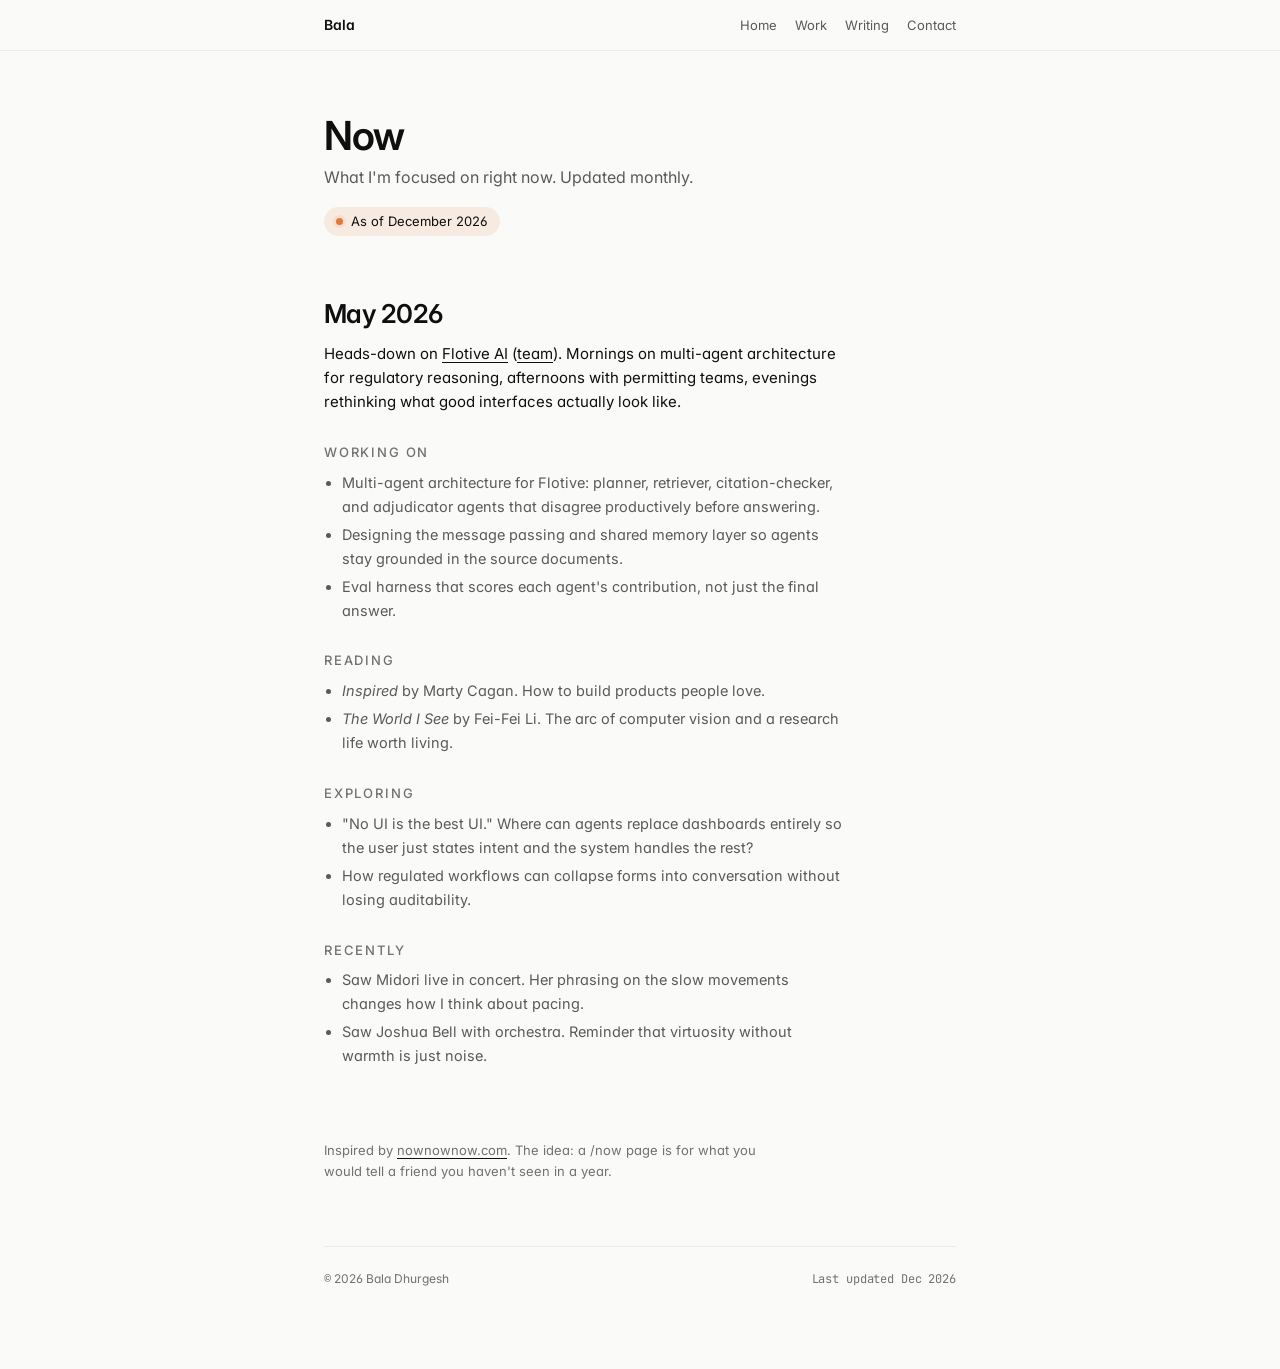
==== now.html @ 41c6d53c "Redesign portfolio site with updated layout and styles. Add now page and Open Graph assets for socia" ====
<!doctype html>
<html lang="en">
<head>
  <meta charset="utf-8" />
  <meta name="viewport" content="width=device-width,initial-scale=1" />
  <title>Now / Bala Dhurgesh</title>

  <meta name="description" content="What Bala Dhurgesh is currently focused on. Updated monthly." />
  <meta property="og:title" content="Now / Bala Dhurgesh" />
  <meta property="og:description" content="What Bala Dhurgesh is currently focused on. Updated monthly." />
  <meta property="og:type" content="article" />
  <meta property="og:url" content="https://baladhurgesh.github.io/now.html" />
  <meta property="og:image" content="https://baladhurgesh.github.io/og.png" />
  <meta name="theme-color" content="#fafafa" media="(prefers-color-scheme: light)" />
  <meta name="theme-color" content="#0c0c0c" media="(prefers-color-scheme: dark)" />

  <link rel="canonical" href="https://baladhurgesh.github.io/now.html" />
  <link rel="icon" type="image/svg+xml" href="data:image/svg+xml,%3Csvg xmlns='http://www.w3.org/2000/svg' viewBox='0 0 64 64'%3E%3Crect width='64' height='64' rx='14' fill='%23e07a3c'/%3E%3Ctext x='50%25' y='54%25' text-anchor='middle' dominant-baseline='middle' font-family='Inter,system-ui,sans-serif' font-weight='700' font-size='38' fill='white'%3EB%3C/text%3E%3C/svg%3E" />

  <script>document.documentElement.classList.add('js');</script>

  <link rel="preconnect" href="https://fonts.googleapis.com">
  <link rel="preconnect" href="https://fonts.gstatic.com" crossorigin>
  <link href="https://fonts.googleapis.com/css2?family=Inter:wght@400;500;600;700&family=JetBrains+Mono:wght@400;500&display=swap" rel="stylesheet">

  <link rel="stylesheet" href="style.css" />
</head>

<body>
  <a class="skip" href="#top">Skip to content</a>
  <nav class="topbar" aria-label="Primary">
    <div class="topbar-inner">
      <a href="index.html" class="brand">Bala</a>
      <div class="topbar-links">
        <a href="index.html">Home</a>
        <a href="index.html#work">Work</a>
        <a href="index.html#writing">Writing</a>
        <a href="index.html#contact">Contact</a>
      </div>
    </div>
  </nav>

  <main id="top" class="wrap">
    <header class="hero">
      <h1>Now</h1>
      <p class="role">What I'm focused on right now. Updated monthly.</p>
      <div class="status">
        <span class="status-dot" aria-hidden="true"></span>
        <span>As of <span id="now-month"></span></span>
      </div>
    </header>

    <article class="prose now-prose">

      <!--
        HOW TO ADD A NEW MONTH:
        1. Copy the entire <section class="now-entry"> ... </section> block below.
        2. Paste it ABOVE the current one (newest entry stays on top).
        3. Update the <h2 class="now-month">, intro paragraph, and bullets.
        4. That's it. The skeleton (Working on / Reading / Open to) stays.
      -->

      <section class="now-entry">
        <h2 class="now-month">May 2026</h2>
        <p>
          Heads-down on <a href="https://flotive.ai" target="_blank" rel="noreferrer">Flotive AI</a> (<a href="https://flotive.ai/team.html" target="_blank" rel="noreferrer">team</a>). Mornings on multi-agent architecture for regulatory reasoning, afternoons with permitting teams, evenings rethinking what good interfaces actually look like.
        </p>

        <h3 class="now-h3">Working on</h3>
        <ul>
          <li>Multi-agent architecture for Flotive: planner, retriever, citation-checker, and adjudicator agents that disagree productively before answering.</li>
          <li>Designing the message passing and shared memory layer so agents stay grounded in the source documents.</li>
          <li>Eval harness that scores each agent's contribution, not just the final answer.</li>
        </ul>

        <h3 class="now-h3">Reading</h3>
        <ul>
          <li><em>Inspired</em> by Marty Cagan. How to build products people love.</li>
          <li><em>The World I See</em> by Fei-Fei Li. The arc of computer vision and a research life worth living.</li>
        </ul>

        <h3 class="now-h3">Exploring</h3>
        <ul>
          <li>"No UI is the best UI." Where can agents replace dashboards entirely so the user just states intent and the system handles the rest?</li>
          <li>How regulated workflows can collapse forms into conversation without losing auditability.</li>
        </ul>

        <h3 class="now-h3">Recently</h3>
        <ul>
          <li>Saw Midori live in concert. Her phrasing on the slow movements changes how I think about pacing.</li>
          <li>Saw Joshua Bell with orchestra. Reminder that virtuosity without warmth is just noise.</li>
        </ul>
      </section>

      <!-- Add new month entries above this line. Older entries stay below. -->

      <p class="now-meta">
        Inspired by <a href="https://nownownow.com/about" target="_blank" rel="noreferrer">nownownow.com</a>. The idea: a /now page is for what you would tell a friend you haven't seen in a year.
      </p>
    </article>

    <footer class="foot">
      <div>
        <span class="mono">©</span> <span id="y"></span> Bala Dhurgesh
      </div>
      <div class="mono">Last updated <span id="updated"></span></div>
    </footer>
  </main>

  <script src="script.js"></script>
  <script>
    const m = document.getElementById("now-month");
    if (m) m.textContent = new Date().toLocaleString("en-US", { month: "long", year: "numeric" });
  </script>
</body>
</html>
---- style.css ----
:root {
  color-scheme: light dark;
  accent-color: #e07a3c;

  --bg: #fafaf9;
  --text: #0f0f0f;
  --muted: #5a5a5a;
  --dim: #717171;
  --line: #ececea;
  --line-strong: #c8c8c4;
  --accent: #e07a3c;
  --accent-soft: rgba(224, 122, 60, 0.12);
  --sans: "Inter", ui-sans-serif, system-ui, -apple-system, "Segoe UI", Roboto, Helvetica, Arial, sans-serif;
  --mono: "JetBrains Mono", ui-monospace, SFMono-Regular, Menlo, Monaco, Consolas, monospace;
  --max: 680px;
}

@media (prefers-color-scheme: dark) {
  :root {
    --bg: #0c0c0c;
    --text: #ededed;
    --muted: #a1a1a1;
    --dim: #888888;
    --line: #1f1f1f;
    --line-strong: #3a3a3a;
    --accent: #f0a06a;
    --accent-soft: rgba(240, 160, 106, 0.16);
  }
}

* { box-sizing: border-box; }
html {
  scroll-behavior: smooth;
  scroll-padding-top: 64px;
}
html, body { margin: 0; padding: 0; }

.skip {
  position: absolute;
  left: -9999px;
  top: 8px;
  background: var(--text);
  color: var(--bg);
  padding: 8px 12px;
  border-radius: 6px;
  font-size: 13px;
  z-index: 100;
  text-decoration: none;
}
.skip:focus { left: 12px; }

@media (prefers-reduced-motion: reduce) {
  html { scroll-behavior: auto; }
  .status-dot { animation: none !important; }
}

body {
  background: var(--bg);
  color: var(--text);
  font-family: var(--sans);
  font-size: 16px;
  line-height: 1.6;
  -webkit-font-smoothing: antialiased;
  -moz-osx-font-smoothing: grayscale;
  text-rendering: optimizeLegibility;
  font-feature-settings: "ss01", "cv11", "cv02";
  text-decoration-skip-ink: auto;
}

a {
  color: inherit;
  text-decoration: underline;
  text-decoration-color: var(--line-strong);
  text-decoration-thickness: 1px;
  text-underline-offset: 3px;
  transition: text-decoration-color 0.15s ease, color 0.15s ease;
}
a:hover { text-decoration-color: currentColor; }

/* Prose contexts need clearly visible links */
.lede a,
.prose p a,
.contact-line a {
  text-decoration-color: var(--text);
}

strong { font-weight: 600; color: var(--text); }

.mono {
  font-family: var(--mono);
  font-size: 12px;
  letter-spacing: -0.01em;
  color: var(--dim);
  font-variant-numeric: tabular-nums;
}

/* Top bar */
.topbar {
  position: sticky;
  top: 0;
  z-index: 10;
  background: rgba(250, 250, 249, 0.85);
  backdrop-filter: saturate(140%) blur(10px);
  -webkit-backdrop-filter: saturate(140%) blur(10px);
  border-bottom: 1px solid var(--line);
}
@media (prefers-color-scheme: dark) {
  .topbar { background: rgba(12, 12, 12, 0.75); }
}
.topbar-inner {
  max-width: var(--max);
  margin: 0 auto;
  padding: 14px 24px;
  display: flex;
  align-items: center;
  justify-content: space-between;
  gap: 16px;
}
.brand {
  font-weight: 600;
  font-size: 14px;
  text-decoration: none;
  letter-spacing: -0.01em;
}
.topbar-links {
  display: flex;
  flex-wrap: wrap;
  row-gap: 4px;
  column-gap: 18px;
}
.topbar-links a {
  color: var(--muted);
  font-size: 13px;
  text-decoration: none;
}
.topbar-links a:hover { color: var(--text); }
.topbar-links a[aria-current="page"] { color: var(--text); }

/* Page wrap */
.wrap {
  max-width: var(--max);
  margin: 0 auto;
  padding: 64px 24px 80px;
}

/* Hero */
.hero { margin-bottom: 56px; }
.hero h1 {
  margin: 0 0 8px;
  font-size: 40px;
  font-weight: 600;
  letter-spacing: -0.022em;
  line-height: 1.05;
  text-wrap: balance;
}
.role {
  margin: 0 0 16px;
  color: var(--muted);
  font-size: 16px;
}
.status {
  display: inline-flex;
  align-items: center;
  gap: 8px;
  padding: 6px 12px;
  border-radius: 999px;
  background: var(--accent-soft);
  font-size: 13px;
  max-width: 100%;
}
.status > span:last-child { line-height: 1.35; }
.status-dot {
  width: 7px;
  height: 7px;
  border-radius: 999px;
  background: var(--accent);
  box-shadow: 0 0 0 3px var(--accent-soft);
  animation: pulse 2.4s ease-in-out infinite;
}
@keyframes pulse {
  0%, 100% { opacity: 1; }
  50% { opacity: 0.55; }
}
.lede {
  margin: 28px 0 14px;
  font-size: 18px;
  line-height: 1.5;
  letter-spacing: -0.011em;
  max-width: 58ch;
  text-wrap: pretty;
}
.sub {
  margin: 0;
  font-size: 15px;
  color: var(--muted);
  max-width: 58ch;
}

/* Proof strip */
.proof {
  list-style: none;
  padding: 0;
  margin: 32px 0 0;
  display: grid;
  grid-template-columns: repeat(4, minmax(0, 1fr));
  gap: 0;
  border-top: 1px solid var(--line);
  border-bottom: 1px solid var(--line);
}
.proof li {
  padding: 16px 14px 16px 0;
  border-right: 1px solid var(--line);
}
.proof li:last-child { border-right: none; padding-right: 0; }
.proof-k {
  display: block;
  font-family: var(--mono);
  font-size: 18px;
  font-weight: 500;
  color: var(--text);
  letter-spacing: -0.02em;
  font-variant-numeric: tabular-nums;
}
.proof-v {
  display: block;
  font-size: 12px;
  color: var(--dim);
  margin-top: 4px;
  line-height: 1.4;
}
@media (max-width: 600px) {
  .proof {
    grid-template-columns: repeat(2, 1fr);
  }
  .proof li {
    padding: 12px 12px 12px 0;
    border-right: 1px solid var(--line);
  }
  .proof li:nth-child(2n) { border-right: none; padding-right: 0; }
  .proof li:nth-child(1), .proof li:nth-child(2) { border-bottom: 1px solid var(--line); }
}

/* Sections */
.section {
  margin: 56px 0;
  scroll-margin-top: 72px;
}
.section h2 {
  margin: 0 0 20px;
  font-size: 12px;
  font-weight: 500;
  text-transform: uppercase;
  letter-spacing: 0.14em;
  color: var(--dim);
}

/* Prose (used for Now section) */
.prose p {
  margin: 0 0 12px;
  font-size: 15px;
  line-height: 1.6;
  max-width: 58ch;
}
.prose ul {
  margin: 0;
  padding-left: 18px;
  color: var(--muted);
  font-size: 14.5px;
  line-height: 1.65;
  max-width: 58ch;
}
.prose li { margin-bottom: 4px; }

/* Project rows */
.rows {
  list-style: none;
  padding: 0;
  margin: 0;
}
.rows > li {
  padding: 18px 0;
  border-top: 1px solid var(--line);
  transition: padding-left 0.2s ease;
}
.rows > li:hover { padding-left: 6px; }
@media (prefers-reduced-motion: reduce) {
  .rows > li { transition: none; }
  .rows > li:hover { padding-left: 0; }
}
.rows > li:last-child { border-bottom: 1px solid var(--line); }
.r-head {
  display: flex;
  align-items: baseline;
  justify-content: space-between;
  gap: 16px;
  margin-bottom: 4px;
}
.r-title {
  font-weight: 600;
  font-size: 15px;
  letter-spacing: -0.008em;
}
.r-meta { white-space: nowrap; }
.rows p {
  margin: 4px 0 0;
  color: var(--muted);
  font-size: 14.5px;
  line-height: 1.6;
  max-width: 58ch;
}
.r-links {
  display: flex;
  gap: 14px;
  margin-top: 8px !important;
  font-size: 13.5px;
}
.r-links a {
  color: var(--muted);
}
.r-links a:hover { color: var(--text); }

.r-wins {
  list-style: none;
  padding: 0;
  margin: 6px 0 0;
}
.r-wins li {
  padding: 6px 0;
  font-size: 14px;
  color: var(--muted);
  line-height: 1.55;
  display: flex;
  flex-wrap: wrap;
  align-items: baseline;
  gap: 6px;
}
.r-wins li .mono {
  margin-left: auto;
  white-space: nowrap;
}

.footnote {
  margin-top: 18px;
  font-size: 13px;
  line-height: 1.6;
  color: var(--muted);
  max-width: 58ch;
}
.footnote a { color: var(--text); }

/* Entries (Past, Writing, Contact) */
.entries {
  list-style: none;
  padding: 0;
  margin: 0;
}
.entries li {
  display: grid;
  grid-template-columns: 1fr auto;
  align-items: baseline;
  gap: 24px;
  padding: 12px 0;
  border-top: 1px solid var(--line);
  font-size: 14.5px;
}
.entries li:last-child { border-bottom: 1px solid var(--line); }
.entries li > a {
  text-decoration-color: var(--line-strong);
}
.entries li > a:hover { color: var(--text); text-decoration-color: var(--text); }

/* Contact */
.contact-line {
  margin: 0 0 20px;
  font-size: 15px;
  color: var(--muted);
  max-width: 58ch;
}
.contact-line a {
  color: var(--text);
  text-decoration-color: currentColor;
}

/* /now page */
.now-entry {
  padding-bottom: 32px;
  margin-bottom: 32px;
  border-bottom: 1px solid var(--line);
}
.now-entry:last-of-type {
  border-bottom: none;
  margin-bottom: 16px;
}
.now-prose h2.now-month {
  margin: 0 0 8px;
  font-size: 26px;
  font-weight: 600;
  letter-spacing: -0.02em;
  text-transform: none;
  color: var(--text);
}
.now-prose h3.now-h3 {
  margin: 28px 0 8px;
  font-size: 13px;
  font-weight: 500;
  text-transform: uppercase;
  letter-spacing: 0.14em;
  color: var(--dim);
}
.now-prose ul {
  list-style: disc;
}
.now-prose .now-meta {
  margin-top: 36px;
  font-size: 13px;
  color: var(--dim);
}

/* Footer */
.foot {
  margin-top: 64px;
  padding-top: 22px;
  border-top: 1px solid var(--line);
  color: var(--dim);
  font-size: 12px;
  display: flex;
  justify-content: space-between;
  align-items: baseline;
  gap: 16px;
  flex-wrap: wrap;
}

/* Selection */
::selection {
  background: var(--accent-soft);
  color: var(--text);
}

/* Focus-visible (keyboard only) */
a:focus { outline: none; }
a:focus-visible {
  outline: 2px solid var(--accent);
  outline-offset: 3px;
  border-radius: 2px;
}

/* Section entrance — only applies when JS class is set on <html> */
.js .reveal {
  opacity: 0;
  transform: translateY(8px);
  transition: opacity 0.55s ease, transform 0.55s ease;
  will-change: opacity, transform;
}
.js .reveal.in {
  opacity: 1;
  transform: translateY(0);
}
@media (prefers-reduced-motion: reduce) {
  .js .reveal {
    opacity: 1;
    transform: none;
    transition: none;
  }
}

/* Print: optimize for printing to PDF, e.g. as a YC application backup */
@media print {
  :root {
    --bg: #ffffff;
    --text: #000000;
    --muted: #333333;
    --dim: #555555;
    --line: #cccccc;
    --accent: #000000;
    --accent-soft: transparent;
  }
  html { scroll-behavior: auto; }
  body { font-size: 11pt; line-height: 1.45; }
  .topbar, .skip, .status-dot, .proof { display: none !important; }
  .status { background: transparent; padding: 0; font-size: 10pt; }
  .wrap { max-width: 100%; padding: 0; }
  .hero { margin-bottom: 24px; page-break-after: avoid; }
  .hero h1 { font-size: 22pt; }
  .lede { font-size: 12pt; margin: 12px 0 8px; }
  .sub { font-size: 10.5pt; }
  .section { margin: 20px 0; page-break-inside: auto; }
  .section h2 { font-size: 9pt; margin: 0 0 10px; page-break-after: avoid; }
  .rows > li, .entries li { page-break-inside: avoid; padding: 8px 0; }
  .rows > li:hover { padding-left: 0; }
  a { color: #000; text-decoration: none; }
  a[href^="http"]::after,
  a[href^="mailto:"]::after {
    content: " (" attr(href) ")";
    font-family: var(--mono);
    font-size: 8pt;
    color: #555;
  }
  a[href^="#"]::after { content: ""; }
  .foot { margin-top: 24px; }
}

/* Mobile */
@media (max-width: 600px) {
  .topbar-inner { padding: 12px 18px; }
  .topbar-links { gap: 12px; }
  .topbar-links a { font-size: 12px; }
  .wrap { padding: 40px 18px 64px; }
  .hero h1 { font-size: 32px; }
  .lede { font-size: 16px; }
  .r-head {
    flex-direction: column;
    align-items: flex-start;
    gap: 2px;
  }
  .r-meta { white-space: normal; }
  .entries li {
    grid-template-columns: 1fr;
    gap: 2px;
  }
}
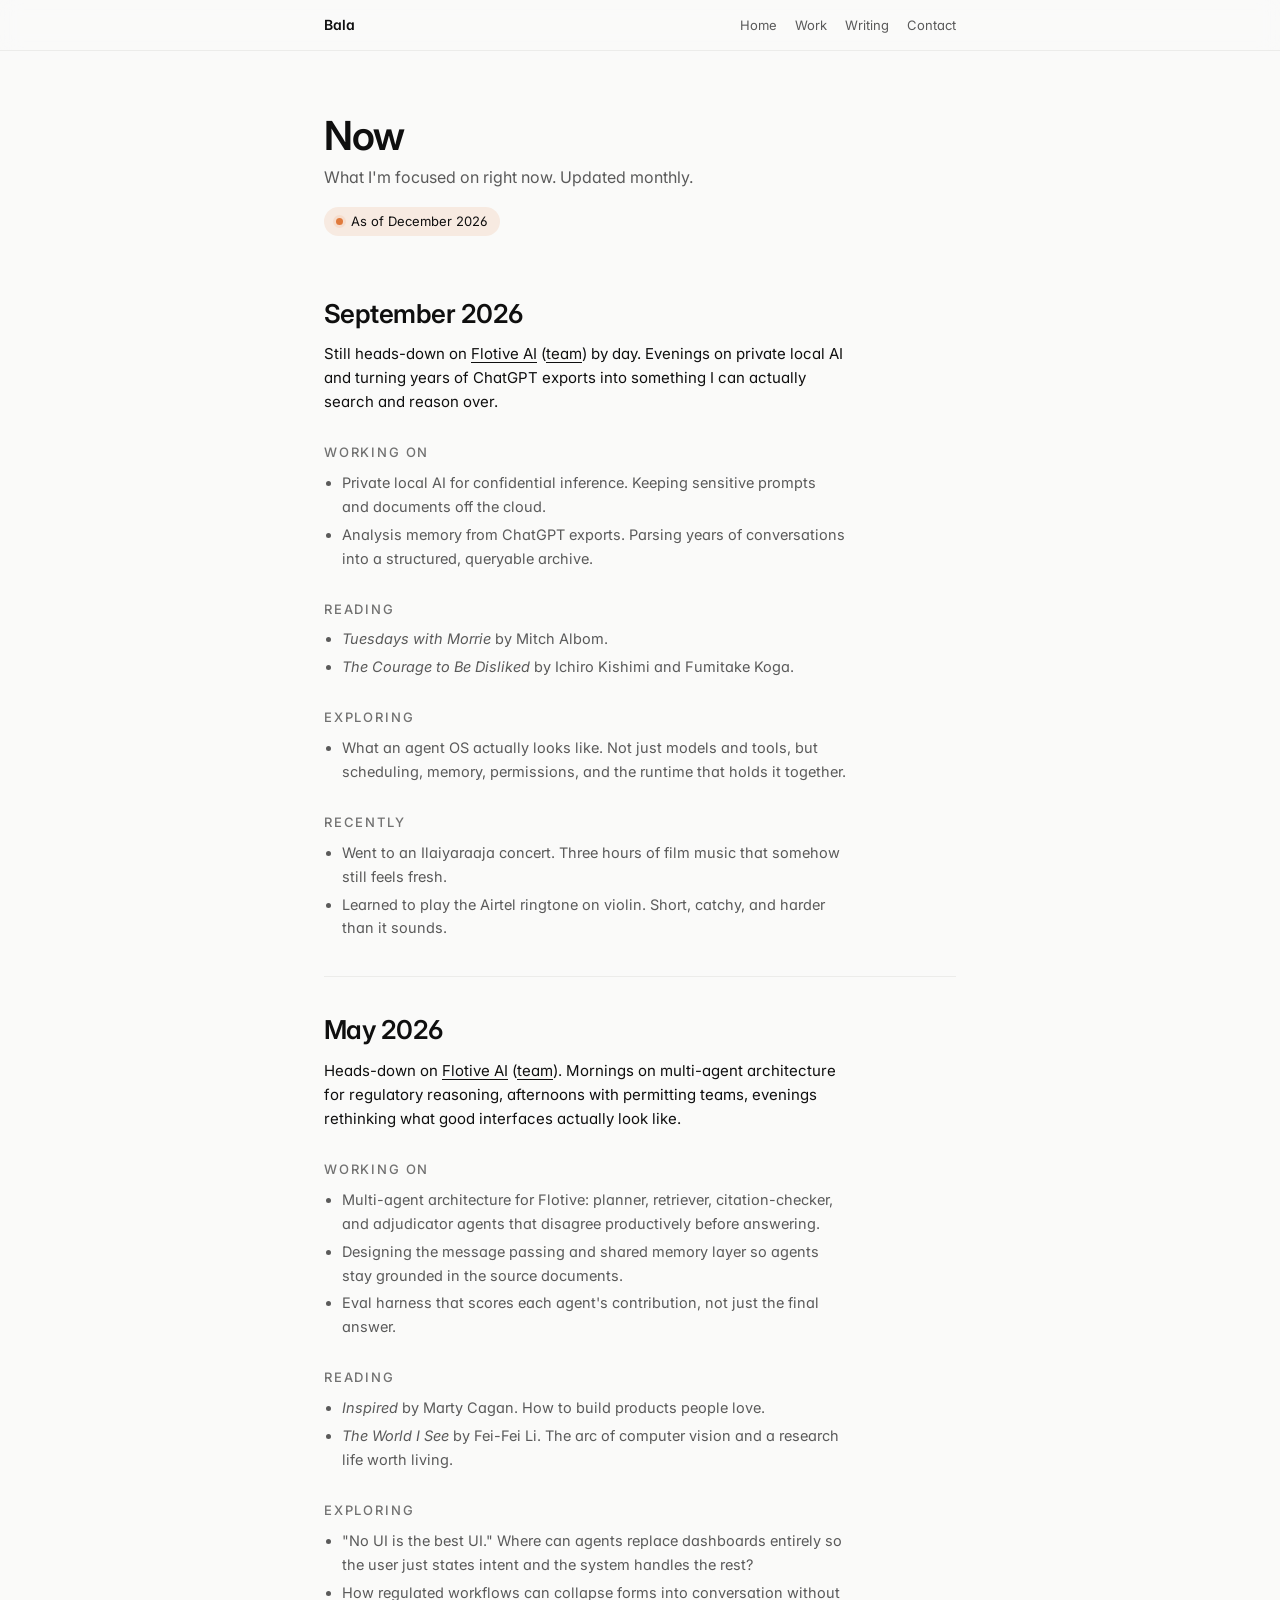
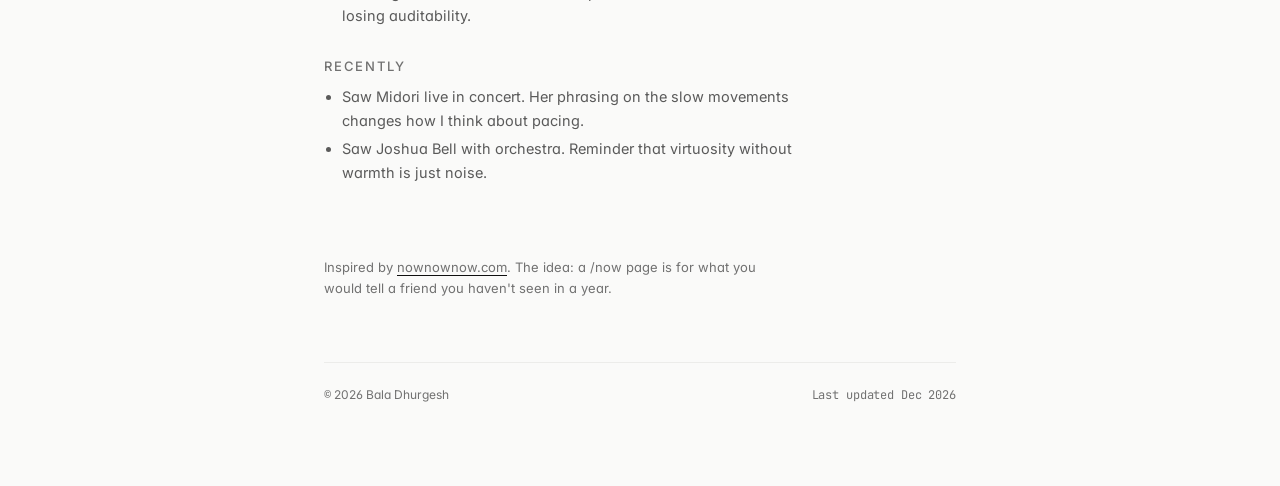
==== commit e36c83ee: "Update Now page for September 2026. Add current focus on local AI, ChatGPT memory, reading, and rece" ====
--- a/now.html
+++ b/now.html
@@ -61,6 +61,36 @@
       -->
 
       <section class="now-entry">
+        <h2 class="now-month">September 2026</h2>
+        <p>
+          Still heads-down on <a href="https://flotive.ai" target="_blank" rel="noreferrer">Flotive AI</a> (<a href="https://flotive.ai/team.html" target="_blank" rel="noreferrer">team</a>) by day. Evenings on private local AI and turning years of ChatGPT exports into something I can actually search and reason over.
+        </p>
+
+        <h3 class="now-h3">Working on</h3>
+        <ul>
+          <li>Private local AI for confidential inference. Keeping sensitive prompts and documents off the cloud.</li>
+          <li>Analysis memory from ChatGPT exports. Parsing years of conversations into a structured, queryable archive.</li>
+        </ul>
+
+        <h3 class="now-h3">Reading</h3>
+        <ul>
+          <li><em>Tuesdays with Morrie</em> by Mitch Albom.</li>
+          <li><em>The Courage to Be Disliked</em> by Ichiro Kishimi and Fumitake Koga.</li>
+        </ul>
+
+        <h3 class="now-h3">Exploring</h3>
+        <ul>
+          <li>What an agent OS actually looks like. Not just models and tools, but scheduling, memory, permissions, and the runtime that holds it together.</li>
+        </ul>
+
+        <h3 class="now-h3">Recently</h3>
+        <ul>
+          <li>Went to an Ilaiyaraaja concert. Three hours of film music that somehow still feels fresh.</li>
+          <li>Learned to play the Airtel ringtone on violin. Short, catchy, and harder than it sounds.</li>
+        </ul>
+      </section>
+
+      <section class="now-entry">
         <h2 class="now-month">May 2026</h2>
         <p>
           Heads-down on <a href="https://flotive.ai" target="_blank" rel="noreferrer">Flotive AI</a> (<a href="https://flotive.ai/team.html" target="_blank" rel="noreferrer">team</a>). Mornings on multi-agent architecture for regulatory reasoning, afternoons with permitting teams, evenings rethinking what good interfaces actually look like.
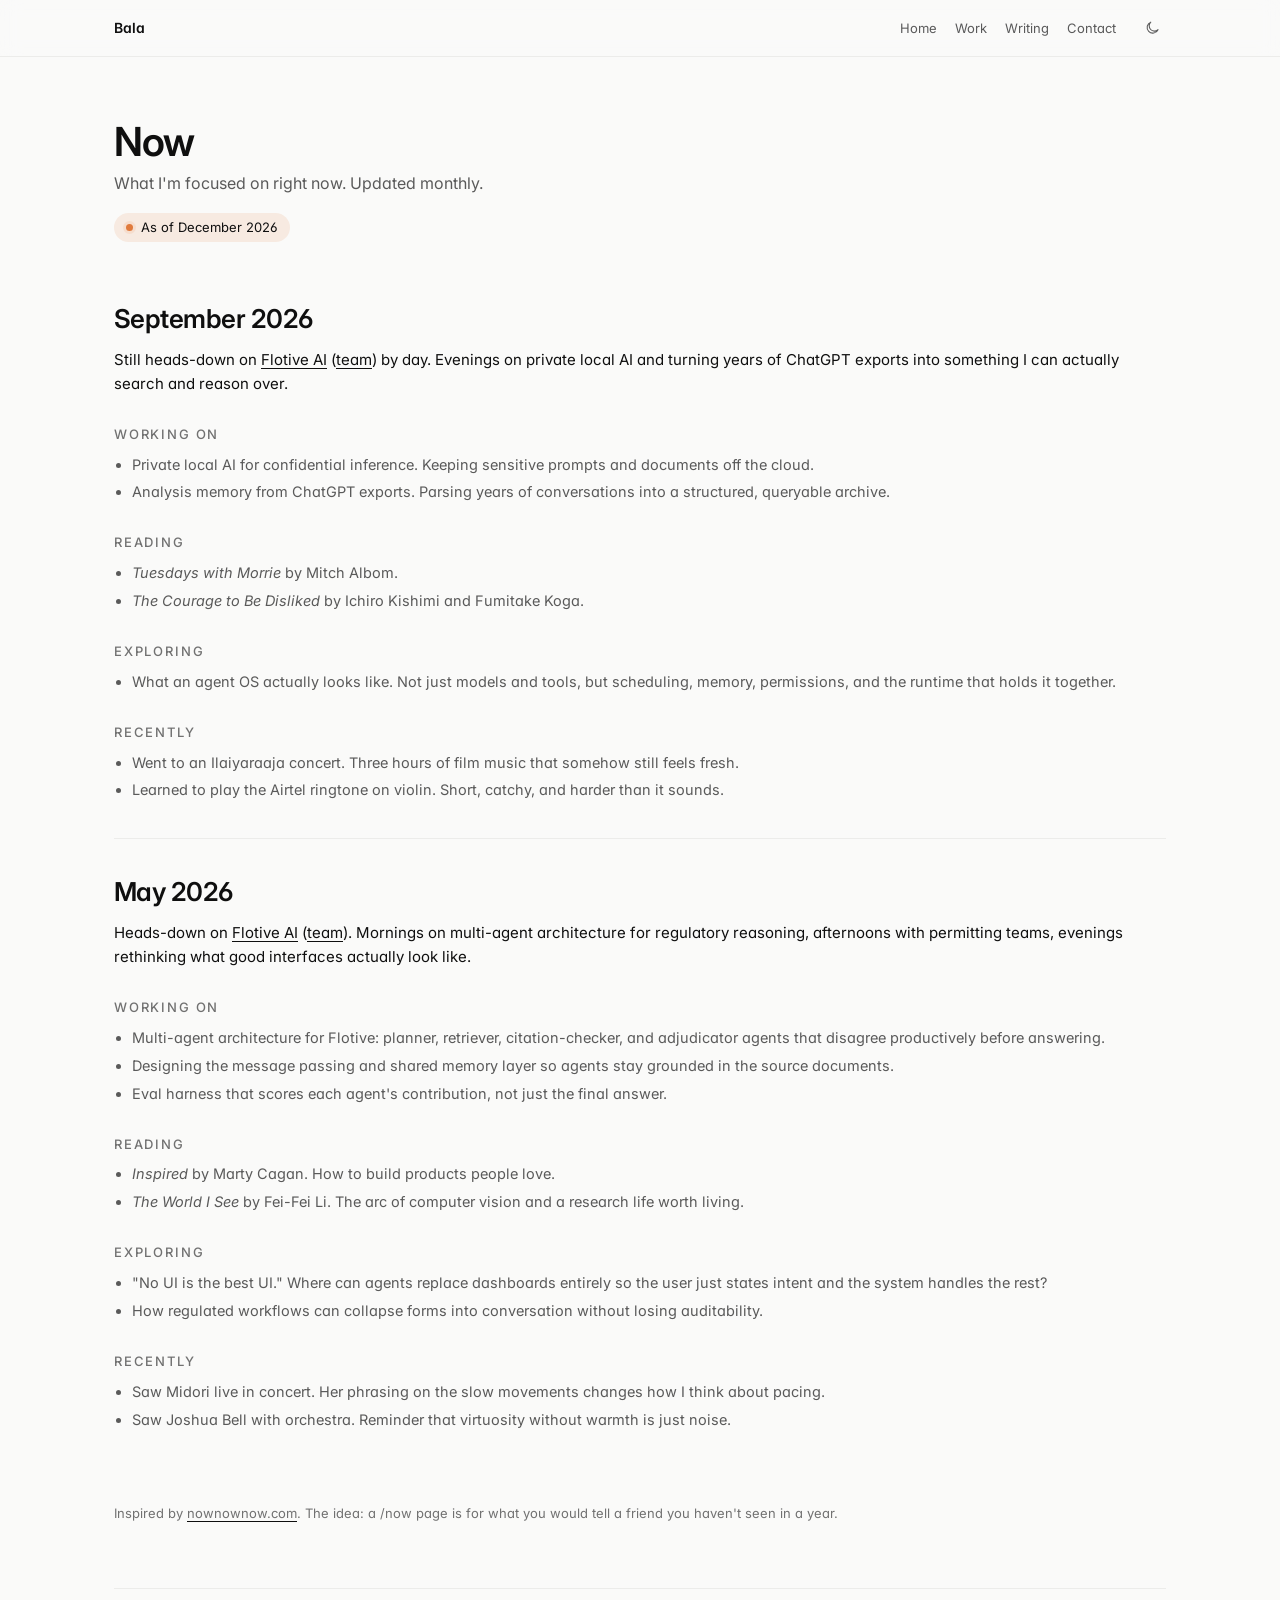
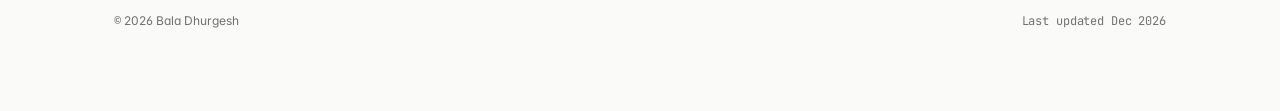
==== commit 72a1494c: "Open a centered twin on arrival and add a theme toggle. Keep the nav usable while the panel is open," ====
--- a/now.html
+++ b/now.html
@@ -17,7 +17,17 @@
   <link rel="canonical" href="https://baladhurgesh.github.io/now.html" />
   <link rel="icon" type="image/svg+xml" href="data:image/svg+xml,%3Csvg xmlns='http://www.w3.org/2000/svg' viewBox='0 0 64 64'%3E%3Crect width='64' height='64' rx='14' fill='%23e07a3c'/%3E%3Ctext x='50%25' y='54%25' text-anchor='middle' dominant-baseline='middle' font-family='Inter,system-ui,sans-serif' font-weight='700' font-size='38' fill='white'%3EB%3C/text%3E%3C/svg%3E" />
 
-  <script>document.documentElement.classList.add('js');</script>
+  <script>
+    document.documentElement.classList.add('js');
+    try {
+      var theme = localStorage.getItem('bala-theme');
+      if (theme !== 'light' && theme !== 'dark') {
+        theme = window.matchMedia('(prefers-color-scheme: dark)').matches ? 'dark' : 'light';
+      }
+      document.documentElement.setAttribute('data-theme', theme);
+      document.documentElement.style.colorScheme = theme;
+    } catch (e) {}
+  </script>
 
   <link rel="preconnect" href="https://fonts.googleapis.com">
   <link rel="preconnect" href="https://fonts.gstatic.com" crossorigin>
@@ -36,6 +46,15 @@
         <a href="index.html#work">Work</a>
         <a href="index.html#writing">Writing</a>
         <a href="index.html#contact">Contact</a>
+        <button type="button" class="theme-toggle" id="theme-toggle" aria-label="Switch color theme">
+          <svg class="theme-icon-moon" viewBox="0 0 24 24" fill="none" aria-hidden="true">
+            <path d="M21 14.5A8.5 8.5 0 1110.2 3.2 7 7 0 0021 14.5z" stroke="currentColor" stroke-width="1.6" stroke-linejoin="round"/>
+          </svg>
+          <svg class="theme-icon-sun" viewBox="0 0 24 24" fill="none" aria-hidden="true">
+            <circle cx="12" cy="12" r="4" stroke="currentColor" stroke-width="1.6"/>
+            <path d="M12 3v1.6M12 19.4V21M4.2 4.2l1.1 1.1M18.7 18.7l1.1 1.1M3 12h1.6M19.4 12H21M4.2 19.8l1.1-1.1M18.7 5.3l1.1-1.1" stroke="currentColor" stroke-width="1.6" stroke-linecap="round"/>
+          </svg>
+        </button>
       </div>
     </div>
   </nav>
--- a/style.css
+++ b/style.css
@@ -12,11 +12,11 @@
   --accent-soft: rgba(224, 122, 60, 0.12);
   --sans: "Inter", ui-sans-serif, system-ui, -apple-system, "Segoe UI", Roboto, Helvetica, Arial, sans-serif;
   --mono: "JetBrains Mono", ui-monospace, SFMono-Regular, Menlo, Monaco, Consolas, monospace;
-  --max: 680px;
+  --max: 1100px;
 }
 
 @media (prefers-color-scheme: dark) {
-  :root {
+  :root:not([data-theme="light"]) {
     --bg: #0c0c0c;
     --text: #ededed;
     --muted: #a1a1a1;
@@ -26,6 +26,22 @@
     --accent: #f0a06a;
     --accent-soft: rgba(240, 160, 106, 0.16);
   }
+}
+
+html[data-theme="dark"] {
+  color-scheme: dark;
+  --bg: #0c0c0c;
+  --text: #ededed;
+  --muted: #a1a1a1;
+  --dim: #888888;
+  --line: #1f1f1f;
+  --line-strong: #3a3a3a;
+  --accent: #f0a06a;
+  --accent-soft: rgba(240, 160, 106, 0.16);
+}
+
+html[data-theme="light"] {
+  color-scheme: light;
 }
 
 * { box-sizing: border-box; }
@@ -98,15 +114,17 @@
 .topbar {
   position: sticky;
   top: 0;
-  z-index: 10;
+  z-index: 120;
   background: rgba(250, 250, 249, 0.85);
   backdrop-filter: saturate(140%) blur(10px);
   -webkit-backdrop-filter: saturate(140%) blur(10px);
   border-bottom: 1px solid var(--line);
 }
 @media (prefers-color-scheme: dark) {
-  .topbar { background: rgba(12, 12, 12, 0.75); }
-}
+  :root:not([data-theme="light"]) .topbar { background: rgba(12, 12, 12, 0.75); }
+}
+html[data-theme="dark"] .topbar { background: rgba(12, 12, 12, 0.75); }
+html[data-theme="light"] .topbar { background: rgba(250, 250, 249, 0.85); }
 .topbar-inner {
   max-width: var(--max);
   margin: 0 auto;
@@ -114,27 +132,38 @@
   display: flex;
   align-items: center;
   justify-content: space-between;
-  gap: 16px;
+  gap: 22px;
 }
 .brand {
+  flex: 0 0 auto;
   font-weight: 600;
   font-size: 14px;
+  line-height: 28px;
   text-decoration: none;
   letter-spacing: -0.01em;
 }
 .topbar-links {
   display: flex;
   flex-wrap: wrap;
+  align-items: center;
+  justify-content: flex-end;
+  margin-left: auto;
   row-gap: 4px;
   column-gap: 18px;
-}
-.topbar-links a {
+  min-width: 0;
+}
+.topbar-links a,
+.topbar-links .twin-nav {
   color: var(--muted);
   font-size: 13px;
+  line-height: 28px;
   text-decoration: none;
 }
 .topbar-links a:hover { color: var(--text); }
 .topbar-links a[aria-current="page"] { color: var(--text); }
+.topbar-links .theme-toggle {
+  margin-left: 4px;
+}
 
 /* Page wrap */
 .wrap {
@@ -186,14 +215,14 @@
   font-size: 18px;
   line-height: 1.5;
   letter-spacing: -0.011em;
-  max-width: 58ch;
+  max-width: none;
   text-wrap: pretty;
 }
 .sub {
   margin: 0;
   font-size: 15px;
   color: var(--muted);
-  max-width: 58ch;
+  max-width: none;
 }
 
 /* Proof strip */
@@ -259,7 +288,7 @@
   margin: 0 0 12px;
   font-size: 15px;
   line-height: 1.6;
-  max-width: 58ch;
+  max-width: none;
 }
 .prose ul {
   margin: 0;
@@ -267,7 +296,7 @@
   color: var(--muted);
   font-size: 14.5px;
   line-height: 1.65;
-  max-width: 58ch;
+  max-width: none;
 }
 .prose li { margin-bottom: 4px; }
 
@@ -306,7 +335,7 @@
   color: var(--muted);
   font-size: 14.5px;
   line-height: 1.6;
-  max-width: 58ch;
+  max-width: none;
 }
 .r-links {
   display: flex;
@@ -344,7 +373,7 @@
   font-size: 13px;
   line-height: 1.6;
   color: var(--muted);
-  max-width: 58ch;
+  max-width: none;
 }
 .footnote a { color: var(--text); }
 
@@ -374,7 +403,7 @@
   margin: 0 0 20px;
   font-size: 15px;
   color: var(--muted);
-  max-width: 58ch;
+  max-width: none;
 }
 .contact-line a {
   color: var(--text);
@@ -518,3 +547,309 @@
     gap: 2px;
   }
 }
+
+/* Digital twin — floating tab */
+.twin-nav {
+  appearance: none;
+  border: none;
+  background: none;
+  padding: 0;
+  font: inherit;
+  color: var(--muted);
+  font-size: 13px;
+  line-height: 28px;
+  cursor: pointer;
+}
+.twin-nav:hover { color: var(--text); }
+.twin-nav:focus { outline: none; }
+.twin-nav:focus-visible {
+  outline: 2px solid var(--accent);
+  outline-offset: 3px;
+  border-radius: 2px;
+}
+
+.theme-toggle {
+  appearance: none;
+  border: none;
+  background: none;
+  padding: 2px;
+  margin: 0;
+  width: 28px;
+  height: 28px;
+  display: inline-grid;
+  place-items: center;
+  color: var(--muted);
+  cursor: pointer;
+  border-radius: 6px;
+}
+.theme-toggle:hover { color: var(--text); }
+.theme-toggle:focus { outline: none; }
+.theme-toggle:focus-visible {
+  outline: 2px solid var(--accent);
+  outline-offset: 3px;
+}
+.theme-toggle svg {
+  width: 16px;
+  height: 16px;
+  display: none;
+}
+html[data-theme="light"] .theme-icon-moon,
+html[data-theme="dark"] .theme-icon-sun {
+  display: block;
+}
+
+.twin-dock {
+  position: fixed;
+  left: 50%;
+  top: 50%;
+  right: auto;
+  bottom: auto;
+  z-index: 100;
+  display: flex;
+  flex-direction: column;
+  align-items: center;
+  gap: 10px;
+  transform: translate(-50%, -50%);
+}
+
+.twin-dock:not(.is-open) { display: none; }
+
+.twin-panel {
+  width: min(calc(100vw - 32px), 360px);
+  max-height: calc(100vh - 48px);
+  overflow: auto;
+  margin: 0;
+  padding: 20px 20px 22px;
+  border-radius: 14px;
+  border: 1px solid var(--line-strong);
+  background: var(--bg);
+  text-align: center;
+}
+.twin-panel[hidden] { display: none; }
+
+.twin-panel-head {
+  display: flex;
+  align-items: center;
+  justify-content: space-between;
+  gap: 12px;
+  margin-bottom: 12px;
+}
+
+.twin-badge {
+  display: inline-flex;
+  align-items: center;
+  gap: 8px;
+  padding: 5px 10px;
+  border-radius: 999px;
+  background: var(--accent-soft);
+  font-size: 12px;
+  color: var(--muted);
+}
+
+.twin-close {
+  appearance: none;
+  border: none;
+  background: none;
+  padding: 0;
+  font: inherit;
+  font-size: 12px;
+  color: var(--dim);
+  text-decoration: underline;
+  text-underline-offset: 3px;
+  cursor: pointer;
+}
+.twin-close:hover { color: var(--text); }
+.twin-close:focus { outline: none; }
+.twin-close:focus-visible {
+  outline: 2px solid var(--accent);
+  outline-offset: 3px;
+  border-radius: 2px;
+}
+
+.twin-heading {
+  margin: 0 0 6px;
+  font-size: 18px;
+  font-weight: 600;
+  letter-spacing: -0.02em;
+  line-height: 1.2;
+}
+
+.twin-sub {
+  margin: 0 0 16px;
+  font-size: 13px;
+  color: var(--muted);
+  line-height: 1.45;
+}
+
+html.twin-welcome body,
+body.twin-open { overflow: hidden; }
+html.twin-welcome .site-shell,
+body.twin-open .site-shell {
+  filter: blur(8px) saturate(0.92);
+  pointer-events: none;
+  user-select: none;
+}
+html.twin-welcome .topbar,
+body.twin-open .topbar {
+  pointer-events: auto;
+  filter: none;
+  user-select: auto;
+}
+@media (prefers-reduced-motion: reduce) {
+  html.twin-welcome .site-shell,
+  body.twin-open .site-shell { filter: blur(5px); }
+}
+
+.twin-voice {
+  display: flex;
+  flex-direction: column;
+  align-items: center;
+  gap: 12px;
+  margin: 8px 0 18px;
+}
+
+.twin-orb {
+  position: relative;
+  display: grid;
+  place-items: center;
+  width: 132px;
+  height: 132px;
+  flex: 0 0 132px;
+  isolation: isolate;
+  border: none;
+  border-radius: 999px;
+  padding: 0;
+  cursor: pointer;
+  background: transparent;
+  color: #fff;
+}
+.twin-orb:hover:not(:disabled) { transform: scale(1.04); }
+.twin-orb:disabled { cursor: wait; opacity: 0.85; }
+.twin-orb:focus { outline: none; }
+.twin-orb:focus-visible {
+  outline: 3px solid var(--accent);
+  outline-offset: 6px;
+}
+
+.twin-orb-glow,
+.twin-orb-core,
+.twin-canvas,
+.twin-orb-icon {
+  grid-area: 1 / 1;
+  pointer-events: none;
+}
+
+.twin-orb-glow {
+  width: 132px;
+  height: 132px;
+  border-radius: 999px;
+  background: var(--accent-soft);
+  animation: twin-breathe 2.4s ease-in-out infinite;
+}
+.twin-orb-core {
+  width: 96px;
+  height: 96px;
+  border-radius: 999px;
+  place-self: center;
+  background:
+    radial-gradient(circle at 32% 28%, rgba(255,255,255,0.55) 0 12%, transparent 38%),
+    radial-gradient(circle at 50% 55%, var(--accent) 0 58%, #c25a28 100%);
+}
+.twin-orb.is-speaking .twin-orb-core {
+  background:
+    radial-gradient(circle at 32% 28%, rgba(255,255,255,0.5) 0 12%, transparent 38%),
+    radial-gradient(circle at 50% 55%, #f0a06a 0 50%, #c25a28 100%);
+}
+.twin-orb.is-connected .twin-orb-glow,
+.twin-orb.is-connected .twin-orb-core { opacity: 0; }
+
+.twin-canvas {
+  display: block;
+  width: 132px;
+  height: 132px;
+}
+.twin-orb-icon {
+  width: 34px;
+  height: 34px;
+  z-index: 1;
+  place-self: center;
+  filter: drop-shadow(0 1px 1px rgba(0,0,0,0.25));
+}
+.twin-orb-icon.is-hidden,
+.twin-canvas[hidden] { display: none; }
+
+@keyframes twin-breathe {
+  0%, 100% { transform: scale(0.92); opacity: 0.7; }
+  50% { transform: scale(1); opacity: 1; }
+}
+@media (prefers-reduced-motion: reduce) {
+  .twin-orb-glow { animation: none; }
+}
+
+.twin-status {
+  margin: 0;
+  font-size: 12px;
+  color: var(--dim);
+  min-height: 1.35em;
+  line-height: 1.35;
+}
+
+.twin-prompts {
+  display: flex;
+  flex-direction: column;
+  align-items: stretch;
+  gap: 6px;
+  margin: 0 auto 14px;
+}
+
+.twin-chip {
+  display: block;
+  padding: 7px 12px;
+  border-radius: 999px;
+  border: 1px solid var(--line-strong);
+  background: var(--accent-soft);
+  font-size: 12px;
+  color: var(--muted);
+  line-height: 1.3;
+  text-align: center;
+}
+
+.twin-end {
+  appearance: none;
+  border-radius: 999px;
+  padding: 8px 14px;
+  font: inherit;
+  font-size: 13px;
+  font-weight: 500;
+  cursor: pointer;
+  border: 1px solid var(--line-strong);
+  background: transparent;
+  color: var(--muted);
+}
+.twin-end:hover { color: var(--text); }
+.twin-end:focus { outline: none; }
+.twin-end:focus-visible {
+  outline: 2px solid var(--accent);
+  outline-offset: 3px;
+}
+
+.twin-error {
+  margin: 12px 0 0;
+  padding: 8px 10px;
+  border-radius: 8px;
+  border: 1px solid color-mix(in srgb, #c0392b 35%, var(--line));
+  background: color-mix(in srgb, #c0392b 8%, var(--bg));
+  font-size: 12px;
+  line-height: 1.4;
+}
+
+@media (max-width: 600px) {
+  .twin-panel {
+    width: min(calc(100vw - 32px), 340px);
+  }
+}
+
+@media print {
+  .twin-dock,
+  .twin-nav { display: none !important; }
+}
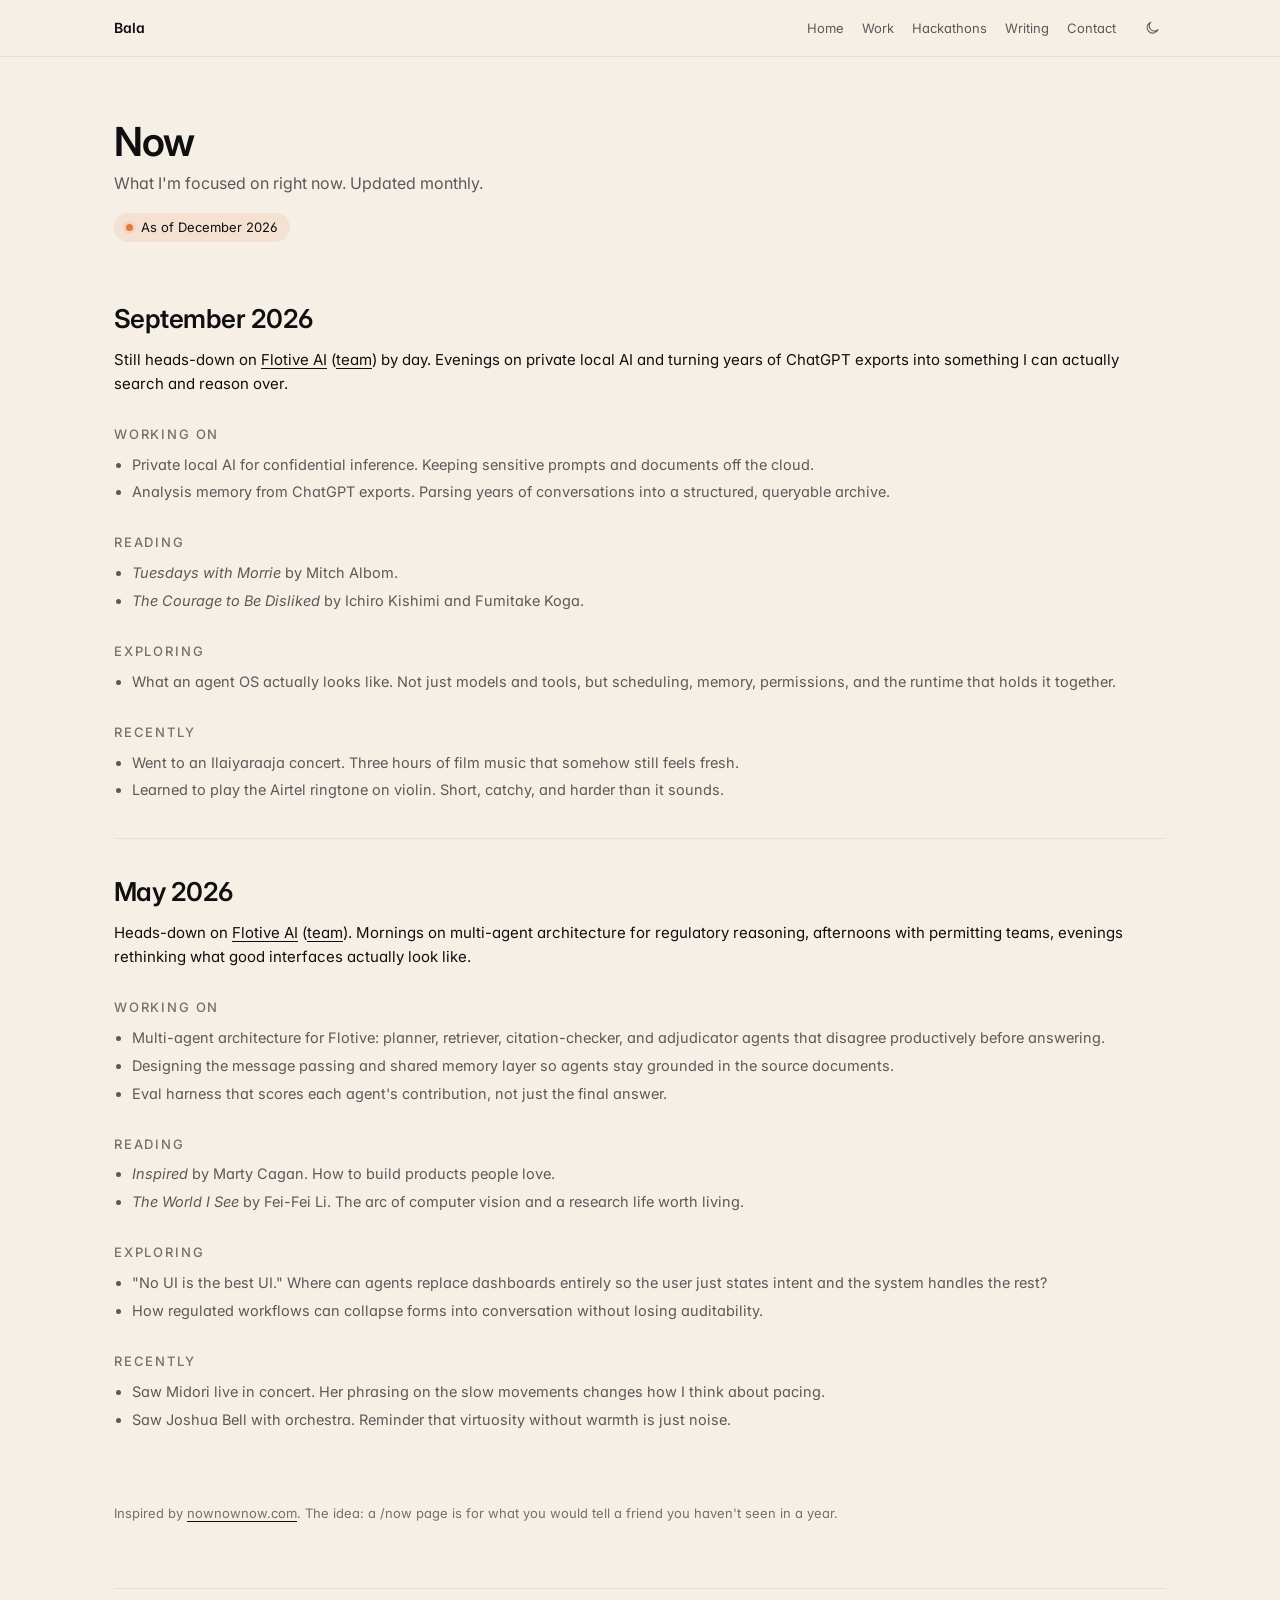
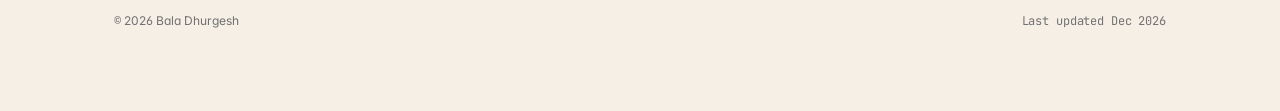
==== commit 6c439ad0: "Add a Hackathons section with the prototype projects and the placed wins. Co-authored-by: Cursor <cu" ====
--- a/now.html
+++ b/now.html
@@ -44,6 +44,7 @@
       <div class="topbar-links">
         <a href="index.html">Home</a>
         <a href="index.html#work">Work</a>
+        <a href="index.html#hackathons">Hackathons</a>
         <a href="index.html#writing">Writing</a>
         <a href="index.html#contact">Contact</a>
         <button type="button" class="theme-toggle" id="theme-toggle" aria-label="Switch color theme">
--- a/style.css
+++ b/style.css
@@ -2,12 +2,12 @@
   color-scheme: light dark;
   accent-color: #e07a3c;
 
-  --bg: #fafaf9;
+  --bg: #f6efe6;
   --text: #0f0f0f;
   --muted: #5a5a5a;
   --dim: #717171;
-  --line: #ececea;
-  --line-strong: #c8c8c4;
+  --line: #eadfd3;
+  --line-strong: #d8c7b6;
   --accent: #e07a3c;
   --accent-soft: rgba(224, 122, 60, 0.12);
   --sans: "Inter", ui-sans-serif, system-ui, -apple-system, "Segoe UI", Roboto, Helvetica, Arial, sans-serif;
@@ -42,6 +42,9 @@
 
 html[data-theme="light"] {
   color-scheme: light;
+  --bg: #f6efe6;
+  --line: #eadfd3;
+  --line-strong: #d8c7b6;
 }
 
 * { box-sizing: border-box; }
@@ -115,7 +118,7 @@
   position: sticky;
   top: 0;
   z-index: 120;
-  background: rgba(250, 250, 249, 0.85);
+  background: rgba(246, 239, 230, 0.9);
   backdrop-filter: saturate(140%) blur(10px);
   -webkit-backdrop-filter: saturate(140%) blur(10px);
   border-bottom: 1px solid var(--line);
@@ -124,7 +127,7 @@
   :root:not([data-theme="light"]) .topbar { background: rgba(12, 12, 12, 0.75); }
 }
 html[data-theme="dark"] .topbar { background: rgba(12, 12, 12, 0.75); }
-html[data-theme="light"] .topbar { background: rgba(250, 250, 249, 0.85); }
+html[data-theme="light"] .topbar { background: rgba(246, 239, 230, 0.9); }
 .topbar-inner {
   max-width: var(--max);
   margin: 0 auto;
@@ -274,6 +277,7 @@
   margin: 56px 0;
   scroll-margin-top: 72px;
 }
+.section h2 + .sub { margin: -8px 0 18px; }
 .section h2 {
   margin: 0 0 20px;
   font-size: 12px;
@@ -317,6 +321,31 @@
   .rows > li:hover { padding-left: 0; }
 }
 .rows > li:last-child { border-bottom: 1px solid var(--line); }
+.rows details > summary,
+.role > summary {
+  list-style: none;
+  cursor: pointer;
+}
+.rows details > summary::-webkit-details-marker,
+.role > summary::-webkit-details-marker { display: none; }
+details:not([open]) > :not(summary) { display: none; }
+.rows details > summary .r-meta::after,
+.role > summary .mono::after {
+  content: "  +";
+  color: var(--accent);
+}
+.rows details[open] > summary .r-meta::after,
+.role[open] > summary .mono::after {
+  content: "  –";
+}
+.more {
+  margin: 10px 0 0;
+  padding-left: 18px;
+  color: var(--muted);
+  font-size: 14.5px;
+  line-height: 1.6;
+}
+.more li { margin: 0 0 6px; }
 .r-head {
   display: flex;
   align-items: baseline;
@@ -383,7 +412,7 @@
   padding: 0;
   margin: 0;
 }
-.entries li {
+.entries > li {
   display: grid;
   grid-template-columns: 1fr auto;
   align-items: baseline;
@@ -392,11 +421,22 @@
   border-top: 1px solid var(--line);
   font-size: 14.5px;
 }
-.entries li:last-child { border-bottom: 1px solid var(--line); }
-.entries li > a {
+.entries > li:has(.role) {
+  display: block;
+  padding: 0;
+}
+.role > summary {
+  display: grid;
+  grid-template-columns: 1fr auto;
+  align-items: baseline;
+  gap: 24px;
+  padding: 12px 0;
+}
+.entries > li:last-child { border-bottom: 1px solid var(--line); }
+.entries > li > a {
   text-decoration-color: var(--line-strong);
 }
-.entries li > a:hover { color: var(--text); text-decoration-color: var(--text); }
+.entries > li > a:hover { color: var(--text); text-decoration-color: var(--text); }
 
 /* Contact */
 .contact-line {
@@ -514,7 +554,8 @@
   .sub { font-size: 10.5pt; }
   .section { margin: 20px 0; page-break-inside: auto; }
   .section h2 { font-size: 9pt; margin: 0 0 10px; page-break-after: avoid; }
-  .rows > li, .entries li { page-break-inside: avoid; padding: 8px 0; }
+  .rows > li, .entries > li { page-break-inside: avoid; padding: 8px 0; }
+  details:not([open]) > :not(summary) { display: block; }
   .rows > li:hover { padding-left: 0; }
   a { color: #000; text-decoration: none; }
   a[href^="http"]::after,
@@ -542,7 +583,8 @@
     gap: 2px;
   }
   .r-meta { white-space: normal; }
-  .entries li {
+  .entries > li,
+  .role > summary {
     grid-template-columns: 1fr;
     gap: 2px;
   }
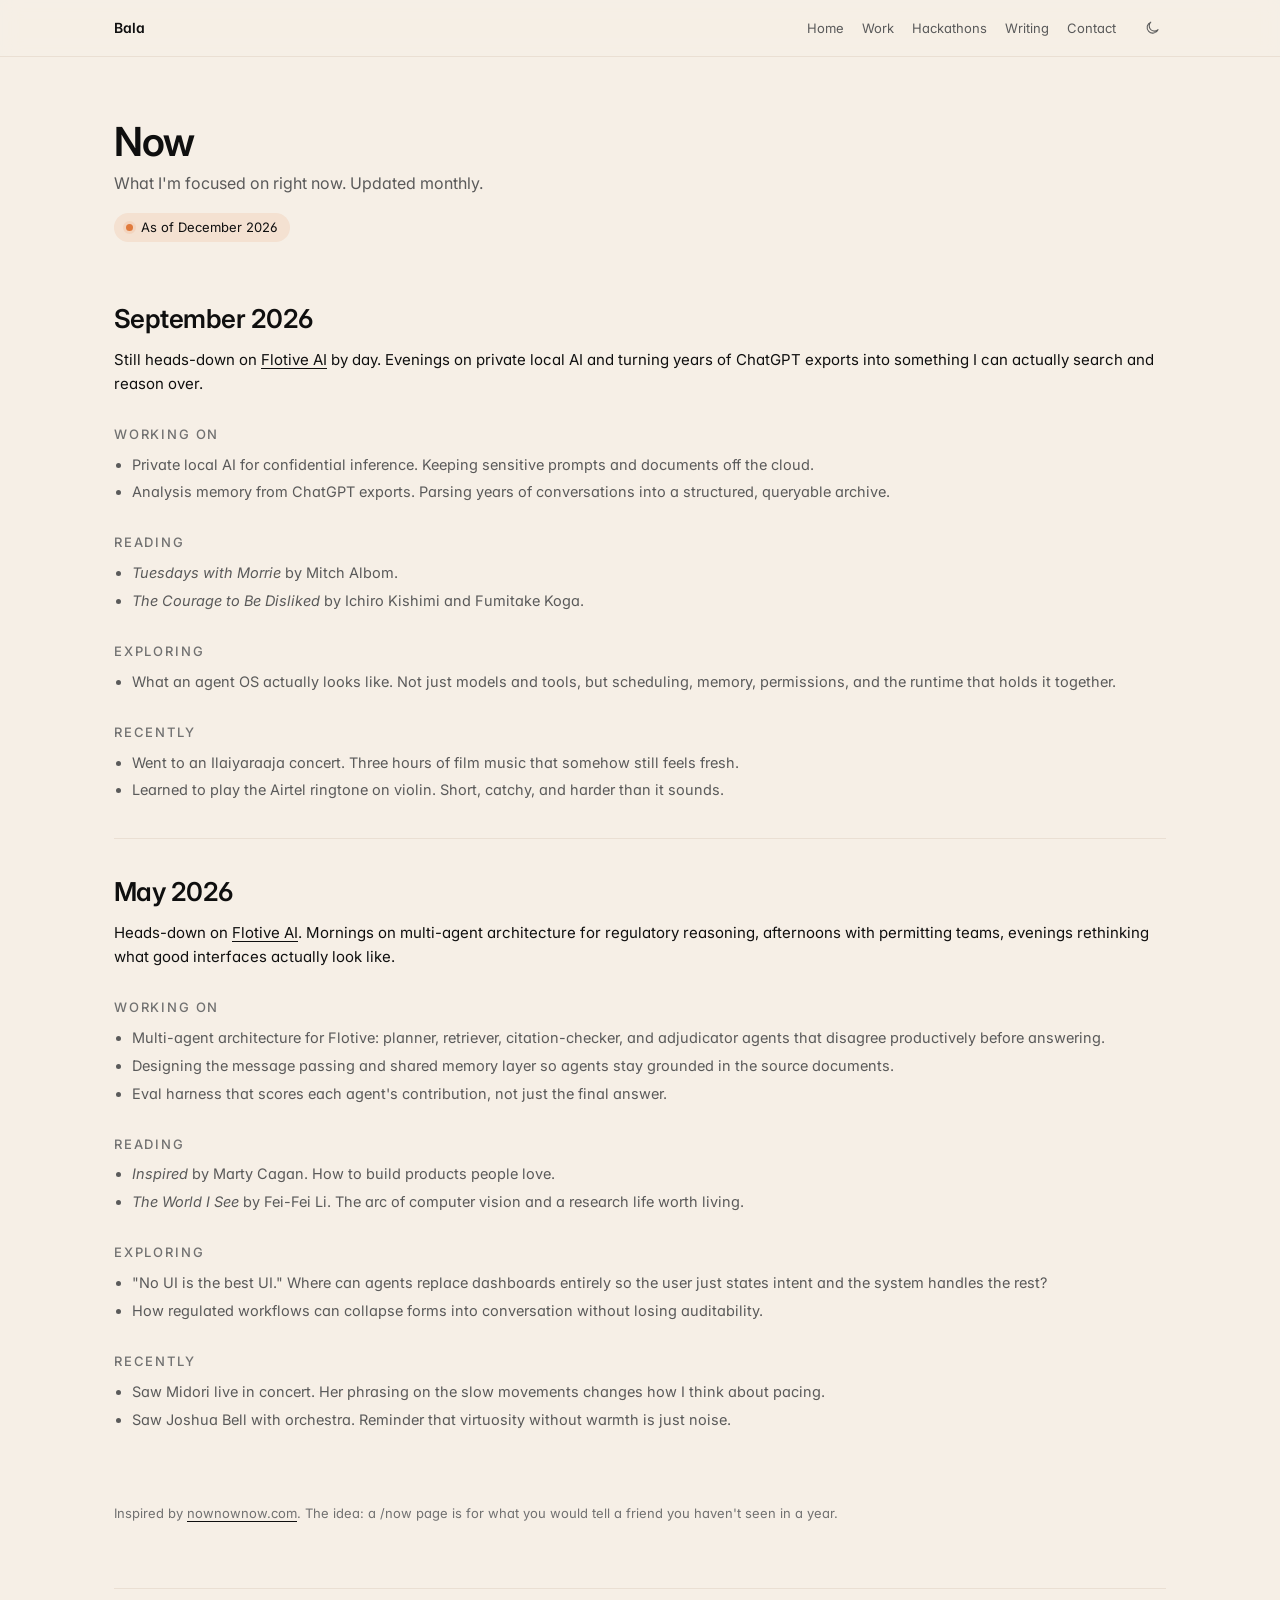
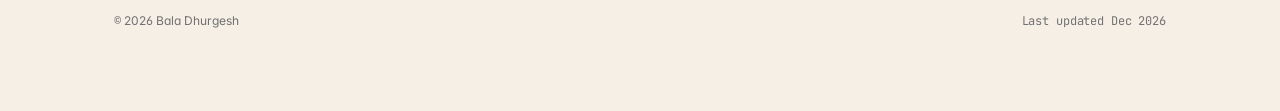
==== commit e2d5eb74: "Rewrite the intro around the robotics-to-agents story, and tighten location, booking, and hackathon " ====
--- a/now.html
+++ b/now.html
@@ -83,7 +83,7 @@
       <section class="now-entry">
         <h2 class="now-month">September 2026</h2>
         <p>
-          Still heads-down on <a href="https://flotive.ai" target="_blank" rel="noreferrer">Flotive AI</a> (<a href="https://flotive.ai/team.html" target="_blank" rel="noreferrer">team</a>) by day. Evenings on private local AI and turning years of ChatGPT exports into something I can actually search and reason over.
+          Still heads-down on <a href="https://flotive.ai" target="_blank" rel="noreferrer">Flotive AI</a> by day. Evenings on private local AI and turning years of ChatGPT exports into something I can actually search and reason over.
         </p>
 
         <h3 class="now-h3">Working on</h3>
@@ -113,7 +113,7 @@
       <section class="now-entry">
         <h2 class="now-month">May 2026</h2>
         <p>
-          Heads-down on <a href="https://flotive.ai" target="_blank" rel="noreferrer">Flotive AI</a> (<a href="https://flotive.ai/team.html" target="_blank" rel="noreferrer">team</a>). Mornings on multi-agent architecture for regulatory reasoning, afternoons with permitting teams, evenings rethinking what good interfaces actually look like.
+          Heads-down on <a href="https://flotive.ai" target="_blank" rel="noreferrer">Flotive AI</a>. Mornings on multi-agent architecture for regulatory reasoning, afternoons with permitting teams, evenings rethinking what good interfaces actually look like.
         </p>
 
         <h3 class="now-h3">Working on</h3>
--- a/style.css
+++ b/style.css
@@ -380,7 +380,7 @@
 .r-wins {
   list-style: none;
   padding: 0;
-  margin: 6px 0 0;
+  margin: 6px 0 22px;
 }
 .r-wins li {
   padding: 6px 0;
@@ -754,9 +754,9 @@
   position: relative;
   display: grid;
   place-items: center;
-  width: 132px;
-  height: 132px;
-  flex: 0 0 132px;
+  width: 108px;
+  height: 108px;
+  flex: 0 0 108px;
   isolation: isolate;
   border: none;
   border-radius: 999px;
@@ -807,9 +807,11 @@
 
 .twin-canvas {
   display: block;
-  width: 132px;
-  height: 132px;
-}
+  width: 108px;
+  height: 108px;
+}
+.twin-panel.is-live .twin-sub,
+.twin-panel.is-live .twin-prompts { display: none; }
 .twin-orb-icon {
   width: 34px;
   height: 34px;
@@ -855,6 +857,21 @@
   line-height: 1.3;
   text-align: center;
 }
+
+.twin-calendly {
+  display: block;
+  margin: 0 auto 12px;
+  width: fit-content;
+  padding: 8px 16px;
+  border-radius: 999px;
+  background: var(--accent);
+  color: #fff;
+  font-size: 13px;
+  font-weight: 600;
+  text-decoration: none;
+}
+.twin-calendly:hover { color: #fff; filter: brightness(1.05); }
+.twin-calendly[hidden] { display: none; }
 
 .twin-end {
   appearance: none;
